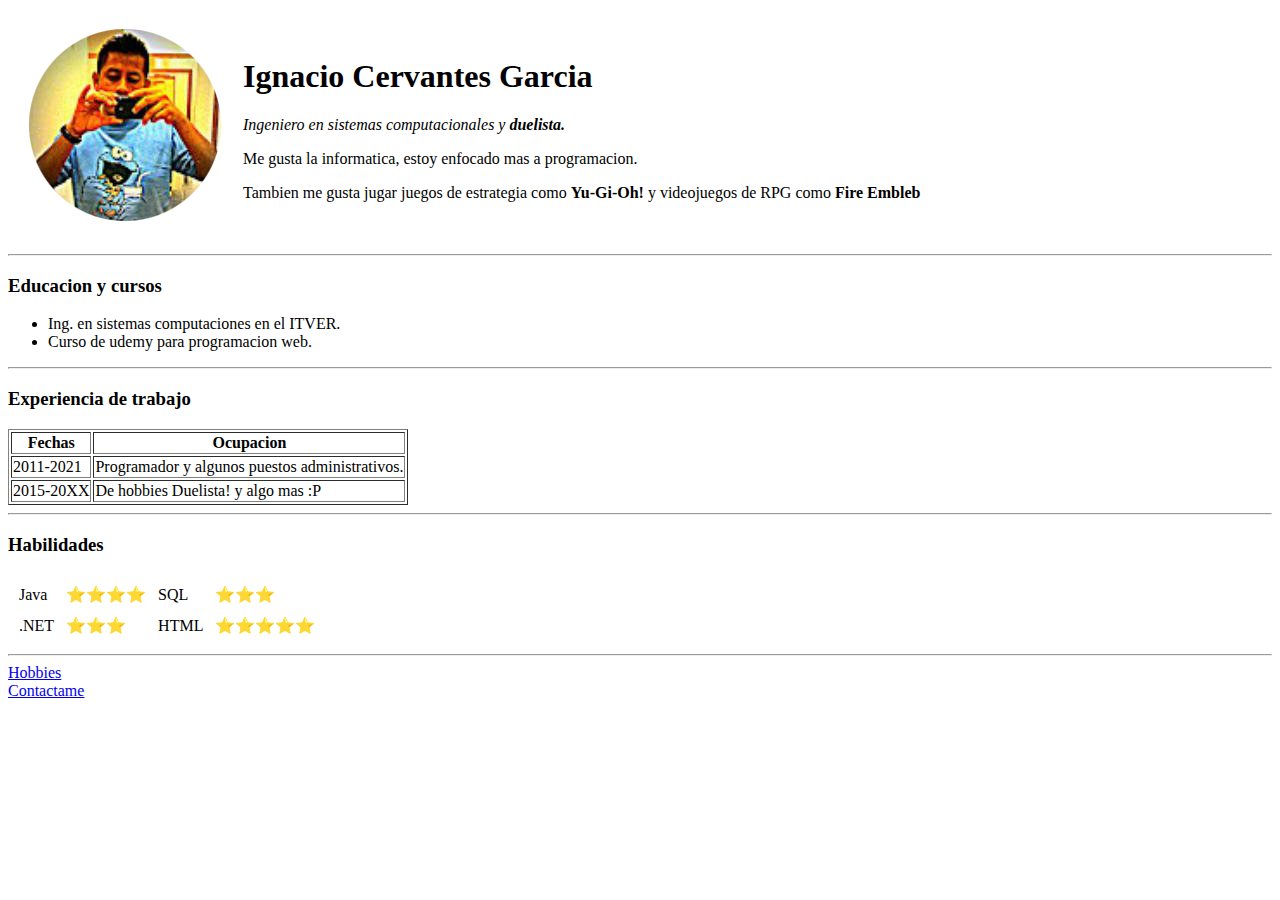
==== index.html @ 5a0afd12 "Add initial cv web files" ====
<!DOCTYPE html>
<html>
	<head>
	<meta charset="utf-8">
	<title>Sitio Personal de Ignacio Cervantes Garcia</title>
	</head>
	<body>
		<table cellspacing="20">
			<tr>
				<td>
						<img src="images/yopi.png" alt="Imagen de Ignacio">
				</td>
				<td>
					<h1>Ignacio Cervantes Garcia</h1>
					<p><i>Ingeniero en sistemas computacionales y <b>duelista.</b></i></p>
					<p>Me gusta la informatica, estoy enfocado mas a programacion.</p>
					<p>Tambien me gusta jugar juegos de estrategia como
					<b>Yu-Gi-Oh!</b> y videojuegos de RPG como <b>Fire Embleb</b>
					</p>
				</td>
			</tr>
		</table>
		<hr>
		<h3>Educacion y cursos</h3>
		<ul>
			<li>Ing. en sistemas computaciones en el ITVER.</li>
			<li>Curso de udemy para programacion web.</li>
		</ul>
		<hr>
		<h3>Experiencia de trabajo</h3>
		<table border=1>
			<thead>
				<tr>
					<th>Fechas</th>
					<th>Ocupacion</th>
				</tr>
			</thead>
			<tbody>
				<tr>
					<td>2011-2021</td>
					<td>Programador y algunos puestos administrativos.</td>
				</tr>
				<tr>
					<td>2015-20XX</td>
					<td>De hobbies Duelista! y algo mas :P</td>
				</tr>
			</tbody>
			<tfoot></tfoot>
		</table>
		<hr>
		<h3>Habilidades</h3>
		<table cellspacing="10">
				<tr>
						<td>Java</td>
						<td>⭐️⭐️⭐️⭐️</td>
						<td>SQL</td>
						<td>⭐️⭐️⭐️</td>
				</tr>
				<tr>
						<td>.NET</td>
						<td>⭐️⭐️⭐️</td>
						<td>HTML</td>
						<td>⭐️⭐️⭐️⭐️⭐️</td>
				</tr>
		</table>
		<hr>
		<a href="hobbies.html">Hobbies</a>
		<br>
		<a href="contact.html">Contactame</a>
	</body>
</html>
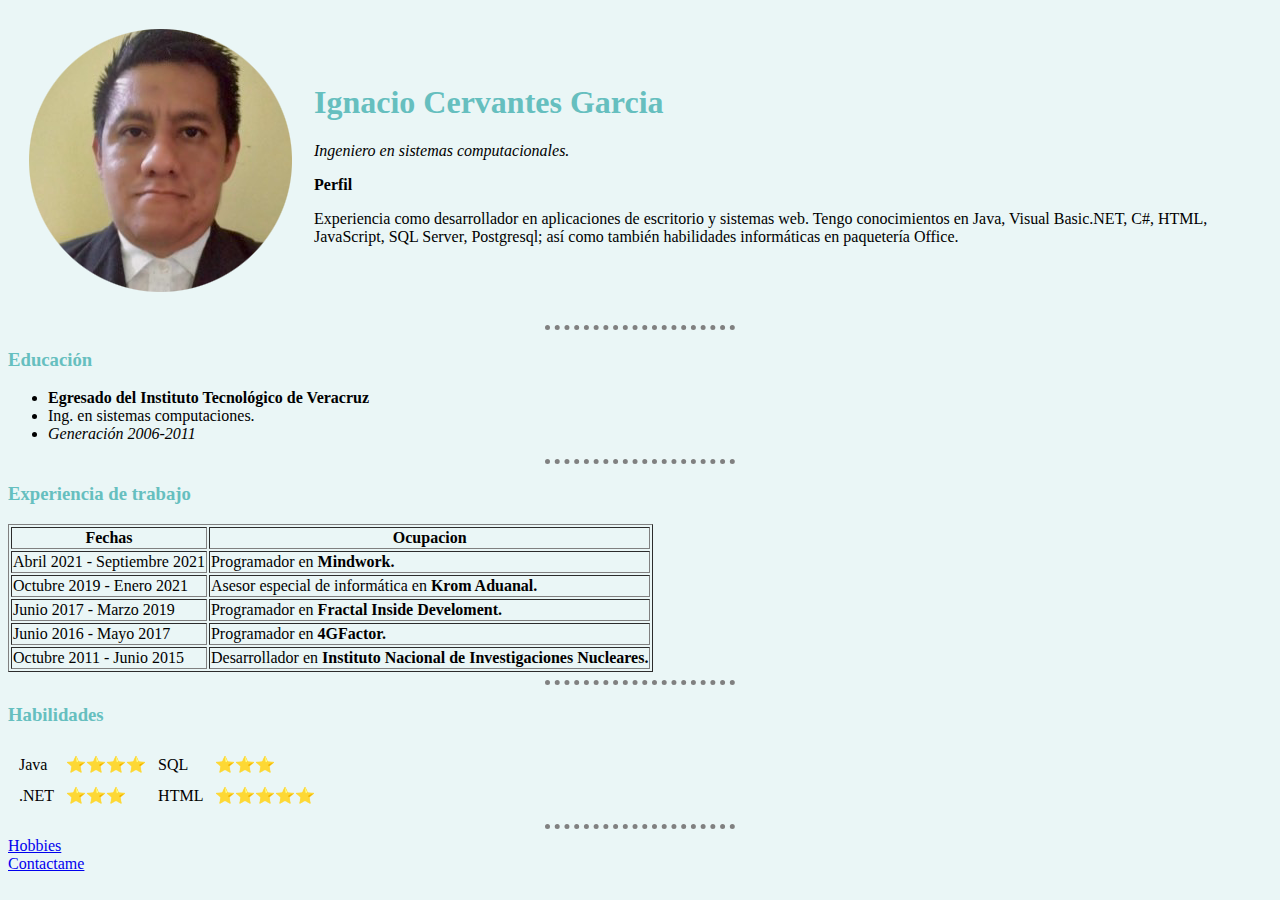
==== commit a8398b96: "Update CV files" ====
--- a/index.html
+++ b/index.html
@@ -1,71 +1,88 @@
 <!DOCTYPE html>
 <html>
-	<head>
+
+<head>
 	<meta charset="utf-8">
 	<title>Sitio Personal de Ignacio Cervantes Garcia</title>
-	</head>
-	<body>
-		<table cellspacing="20">
+	<link rel="stylesheet" href="css/styles.css">
+</head>
+
+<body>
+	<table cellspacing="20">
+		<tr>
+			<td>
+				<img src="images/selfiePro.png" alt="Imagen de Ignacio">
+			</td>
+			<td>
+				<h1>Ignacio Cervantes Garcia</h1>
+				<p><i>Ingeniero en sistemas computacionales.</i></p>
+				<p><b>Perfil</b></p>
+				<p>Experiencia como desarrollador en aplicaciones de escritorio y sistemas web. Tengo conocimientos en
+					Java, Visual Basic.NET, C#, HTML, JavaScript, SQL Server, Postgresql; así como también habilidades
+					informáticas en paquetería Office.</p>
+			</td>
+		</tr>
+	</table>
+	<hr>
+	<h3>Educación</h3>
+	<ul>
+		<li><b>Egresado del Instituto Tecnológico de Veracruz</b></li>
+		<li>Ing. en sistemas computaciones.</li>
+		<li><i>Generación 2006-2011</i></li>
+	</ul>
+	<hr>
+	<h3>Experiencia de trabajo</h3>
+	<table border=1>
+		<thead>
 			<tr>
-				<td>
-						<img src="images/yopi.png" alt="Imagen de Ignacio">
-				</td>
-				<td>
-					<h1>Ignacio Cervantes Garcia</h1>
-					<p><i>Ingeniero en sistemas computacionales y <b>duelista.</b></i></p>
-					<p>Me gusta la informatica, estoy enfocado mas a programacion.</p>
-					<p>Tambien me gusta jugar juegos de estrategia como
-					<b>Yu-Gi-Oh!</b> y videojuegos de RPG como <b>Fire Embleb</b>
-					</p>
-				</td>
+				<th>Fechas</th>
+				<th>Ocupacion</th>
 			</tr>
-		</table>
-		<hr>
-		<h3>Educacion y cursos</h3>
-		<ul>
-			<li>Ing. en sistemas computaciones en el ITVER.</li>
-			<li>Curso de udemy para programacion web.</li>
-		</ul>
-		<hr>
-		<h3>Experiencia de trabajo</h3>
-		<table border=1>
-			<thead>
-				<tr>
-					<th>Fechas</th>
-					<th>Ocupacion</th>
-				</tr>
-			</thead>
-			<tbody>
-				<tr>
-					<td>2011-2021</td>
-					<td>Programador y algunos puestos administrativos.</td>
-				</tr>
-				<tr>
-					<td>2015-20XX</td>
-					<td>De hobbies Duelista! y algo mas :P</td>
-				</tr>
-			</tbody>
-			<tfoot></tfoot>
-		</table>
-		<hr>
-		<h3>Habilidades</h3>
-		<table cellspacing="10">
-				<tr>
-						<td>Java</td>
-						<td>⭐️⭐️⭐️⭐️</td>
-						<td>SQL</td>
-						<td>⭐️⭐️⭐️</td>
-				</tr>
-				<tr>
-						<td>.NET</td>
-						<td>⭐️⭐️⭐️</td>
-						<td>HTML</td>
-						<td>⭐️⭐️⭐️⭐️⭐️</td>
-				</tr>
-		</table>
-		<hr>
-		<a href="hobbies.html">Hobbies</a>
-		<br>
-		<a href="contact.html">Contactame</a>
-	</body>
-</html>
+		</thead>
+		<tbody>
+			<tr>
+				<td>Abril 2021 - Septiembre 2021</td>
+				<td>Programador en <b>Mindwork.</b></td>
+			</tr>
+			<tr>
+				<td>Octubre 2019 - Enero 2021</td>
+				<td>Asesor especial de informática en <b>Krom Aduanal.</b></td>
+			</tr>
+			<tr>
+				<td>Junio 2017 - Marzo 2019</td>
+				<td>Programador en <b>Fractal Inside Develoment.</b></td>
+			</tr>
+			<tr>
+				<td>Junio 2016 - Mayo 2017</td>
+				<td>Programador en <b>4GFactor.</b></td>
+			</tr>
+			<tr>
+				<td>Octubre 2011 - Junio 2015</td>
+				<td>Desarrollador en <b>Instituto Nacional de Investigaciones Nucleares.</b></td>
+			</tr>
+		</tbody>
+		<tfoot></tfoot>
+	</table>
+	<hr>
+	<h3>Habilidades</h3>
+	<table cellspacing="10">
+		<tr>
+			<td>Java</td>
+			<td>⭐️⭐️⭐️⭐️</td>
+			<td>SQL</td>
+			<td>⭐️⭐️⭐️</td>
+		</tr>
+		<tr>
+			<td>.NET</td>
+			<td>⭐️⭐️⭐️</td>
+			<td>HTML</td>
+			<td>⭐️⭐️⭐️⭐️⭐️</td>
+		</tr>
+	</table>
+	<hr>
+	<a href="hobbies.html">Hobbies</a>
+	<br>
+	<a href="contact.html">Contactame</a>
+</body>
+
+</html>--- a/css/styles.css
+++ b/css/styles.css
@@ -0,0 +1,13 @@
+body{
+    background-color: #EAF6F6;
+}
+hr{
+    border-style: none;
+    border-top-style: dotted;
+    border-color: grey;
+    border-width: 5px;
+    width: 15%;
+}
+h1, h3{
+    color: #66BFBF;
+}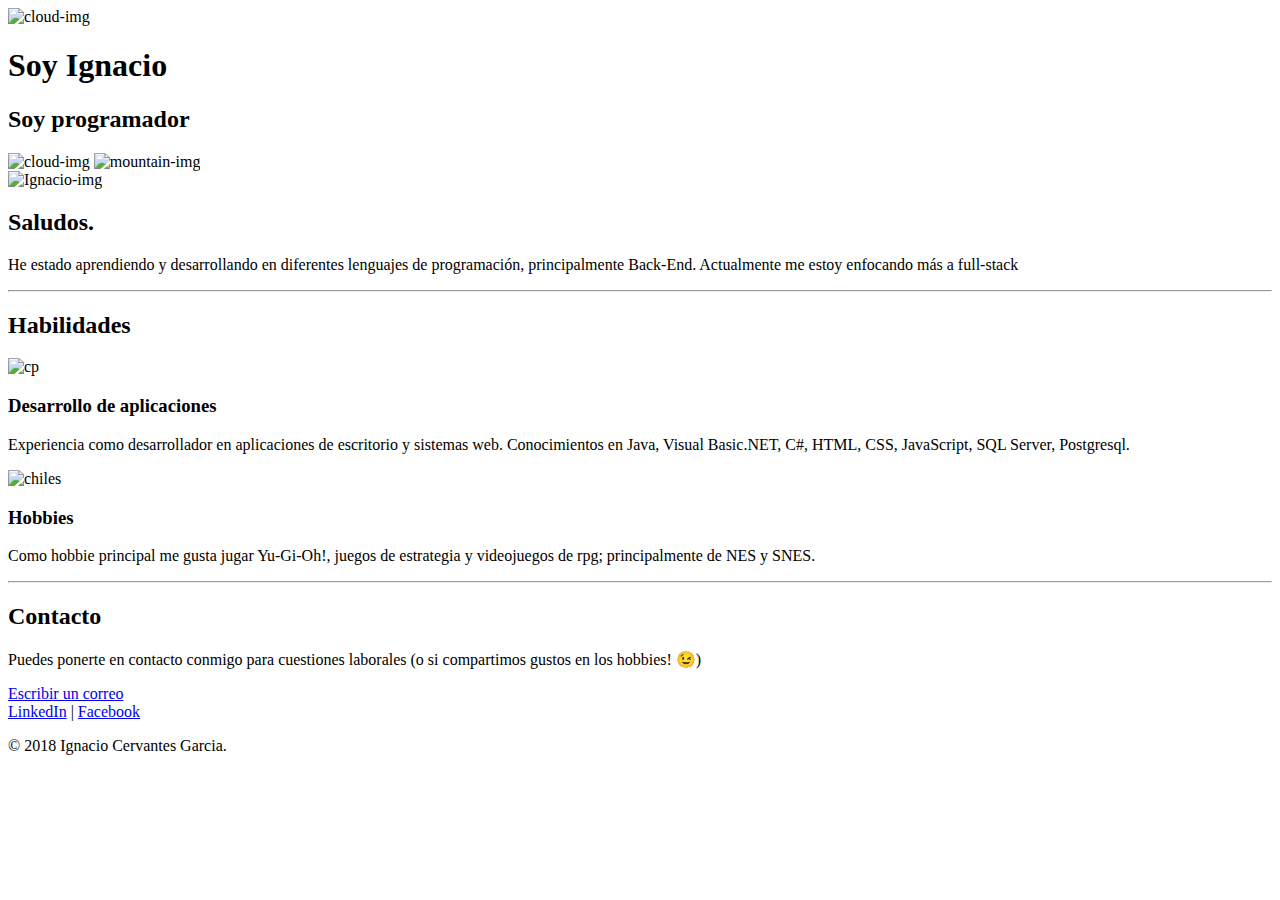
==== commit d51473b9: "Add files via upload" ====
--- a/index.html
+++ b/index.html
@@ -1,88 +1,62 @@
 <!DOCTYPE html>
-<html>
+<html lang="es-MX">
 
 <head>
 	<meta charset="utf-8">
-	<title>Sitio Personal de Ignacio Cervantes Garcia</title>
+	<meta name="description" content="CV de Ignacio Cervantes Garcia">
+	<meta name="keywords" content="CV, Programador, Veracruz, México, Ignacio">
+	<meta name="author" content="Ignacio Cervantes Garcia">	
+	<title>Ignacio Cervantes Garcia</title>
 	<link rel="stylesheet" href="css/styles.css">
+	<link rel="icon" href="favicon.ico">
+	<link href="https://fonts.googleapis.com/css?family=Merriweather|Montserrat|Sacramento" rel="stylesheet">
 </head>
 
 <body>
-	<table cellspacing="20">
-		<tr>
-			<td>
-				<img src="images/selfiePro.png" alt="Imagen de Ignacio">
-			</td>
-			<td>
-				<h1>Ignacio Cervantes Garcia</h1>
-				<p><i>Ingeniero en sistemas computacionales.</i></p>
-				<p><b>Perfil</b></p>
-				<p>Experiencia como desarrollador en aplicaciones de escritorio y sistemas web. Tengo conocimientos en
-					Java, Visual Basic.NET, C#, HTML, JavaScript, SQL Server, Postgresql; así como también habilidades
-					informáticas en paquetería Office.</p>
-			</td>
-		</tr>
-	</table>
-	<hr>
-	<h3>Educación</h3>
-	<ul>
-		<li><b>Egresado del Instituto Tecnológico de Veracruz</b></li>
-		<li>Ing. en sistemas computaciones.</li>
-		<li><i>Generación 2006-2011</i></li>
-	</ul>
-	<hr>
-	<h3>Experiencia de trabajo</h3>
-	<table border=1>
-		<thead>
-			<tr>
-				<th>Fechas</th>
-				<th>Ocupacion</th>
-			</tr>
-		</thead>
-		<tbody>
-			<tr>
-				<td>Abril 2021 - Septiembre 2021</td>
-				<td>Programador en <b>Mindwork.</b></td>
-			</tr>
-			<tr>
-				<td>Octubre 2019 - Enero 2021</td>
-				<td>Asesor especial de informática en <b>Krom Aduanal.</b></td>
-			</tr>
-			<tr>
-				<td>Junio 2017 - Marzo 2019</td>
-				<td>Programador en <b>Fractal Inside Develoment.</b></td>
-			</tr>
-			<tr>
-				<td>Junio 2016 - Mayo 2017</td>
-				<td>Programador en <b>4GFactor.</b></td>
-			</tr>
-			<tr>
-				<td>Octubre 2011 - Junio 2015</td>
-				<td>Desarrollador en <b>Instituto Nacional de Investigaciones Nucleares.</b></td>
-			</tr>
-		</tbody>
-		<tfoot></tfoot>
-	</table>
-	<hr>
-	<h3>Habilidades</h3>
-	<table cellspacing="10">
-		<tr>
-			<td>Java</td>
-			<td>⭐️⭐️⭐️⭐️</td>
-			<td>SQL</td>
-			<td>⭐️⭐️⭐️</td>
-		</tr>
-		<tr>
-			<td>.NET</td>
-			<td>⭐️⭐️⭐️</td>
-			<td>HTML</td>
-			<td>⭐️⭐️⭐️⭐️⭐️</td>
-		</tr>
-	</table>
-	<hr>
-	<a href="hobbies.html">Hobbies</a>
-	<br>
-	<a href="contact.html">Contactame</a>
+	<div class="top-container">
+		<img class="top-cloud" src="images/cloud.png" alt="cloud-img">
+		<h1>Soy Ignacio</h1>
+		<h2>Soy <span class="pro">pro</span>gramador</h2>
+		<img class="botton-cloud" src="images/cloud.png" alt="cloud-img">
+		<img src="images/mountain.png" alt="mountain-img">
+	</div>
+	<div class="middle-container">
+		<div class="profile">
+			<img src="images/selfiePro.png" alt="Ignacio-img">
+			<h2>Saludos.</h2>
+			<p class="intro">He estado aprendiendo y desarrollando en diferentes lenguajes de programación, principalmente Back-End.
+				Actualmente me estoy enfocando más a full-stack</p>
+		</div>
+		<hr>
+		<div class="skills">
+			<h2>Habilidades</h2>
+			<div class="skill-row">
+				<img class="skill-img1" src="images/computer.png" alt="cp">
+				<h3>Desarrollo de aplicaciones</h3>
+				<p class="skill1-text">
+					Experiencia como desarrollador en aplicaciones de escritorio y sistemas web.
+					Conocimientos en Java, Visual Basic.NET, C#, HTML, CSS, JavaScript, SQL Server, Postgresql.
+				</p>
+			</div>
+			<div class="skill-row">
+				<img class="skill-img2" src="images/chillies.png" alt="chiles">
+				<h3>Hobbies</h3>
+				<p class="skill2-text">Como hobbie principal me gusta jugar Yu-Gi-Oh!, juegos de estrategia y videojuegos de rpg; principalmente de NES y SNES.</p>
+			</div>
+		</div>
+		<hr>
+		<div class="contact-me">
+			<h2>Contacto</h2>			
+			<p class="contact-message">Puedes ponerte en contacto conmigo para cuestiones laborales (o si compartimos gustos en los hobbies! 😉)</p>
+			<a class="btn" href="mailto:name@email.com">Escribir un correo</a>
+		</div>
+	</div>
+	<div class="bottom-container">
+		<a class="footer-link" href="https://www.linkedin.com/in/ignacio-cervantes-garcia-b17860103">LinkedIn</a> |
+		<a class="footer-link" href="https://www.facebook.com/nachocg">Facebook</a>		
+		<p>© 2018 Ignacio Cervantes Garcia.</p>
+	</div>
+
 </body>
 
 </html>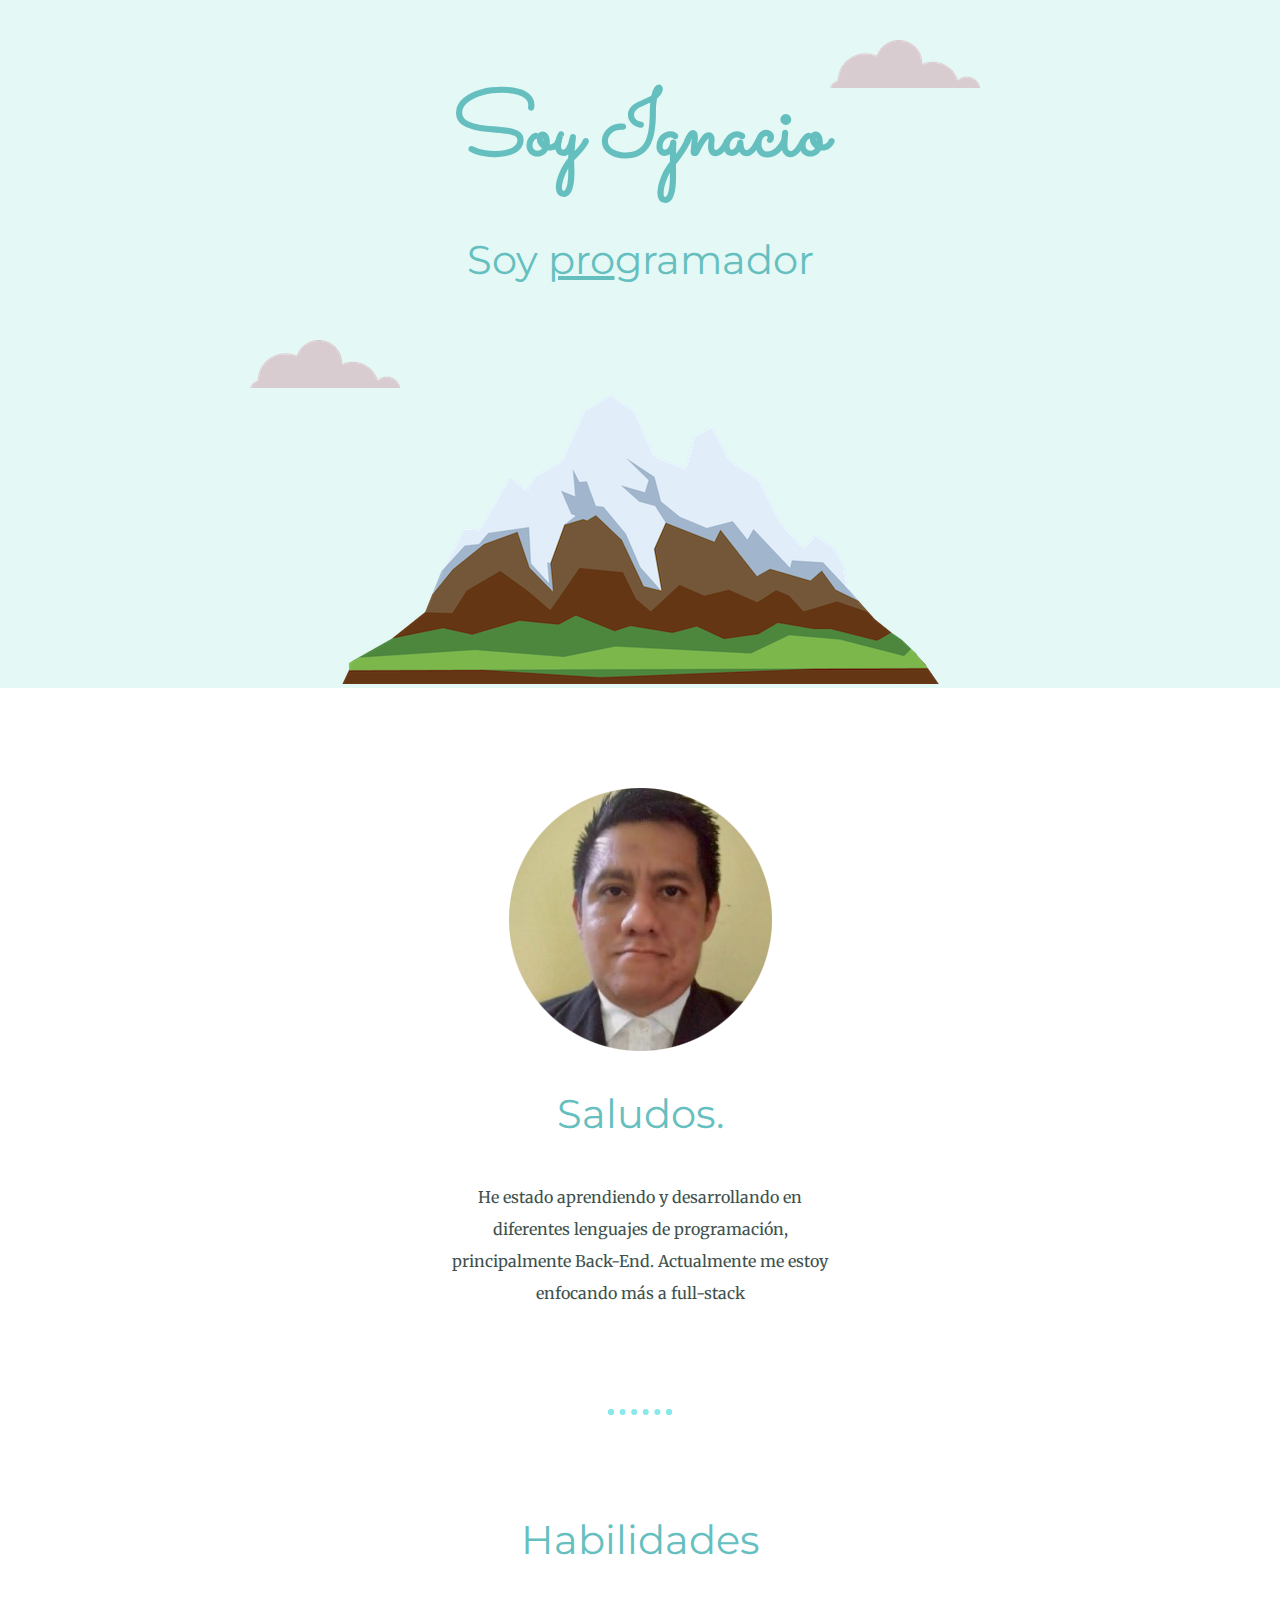
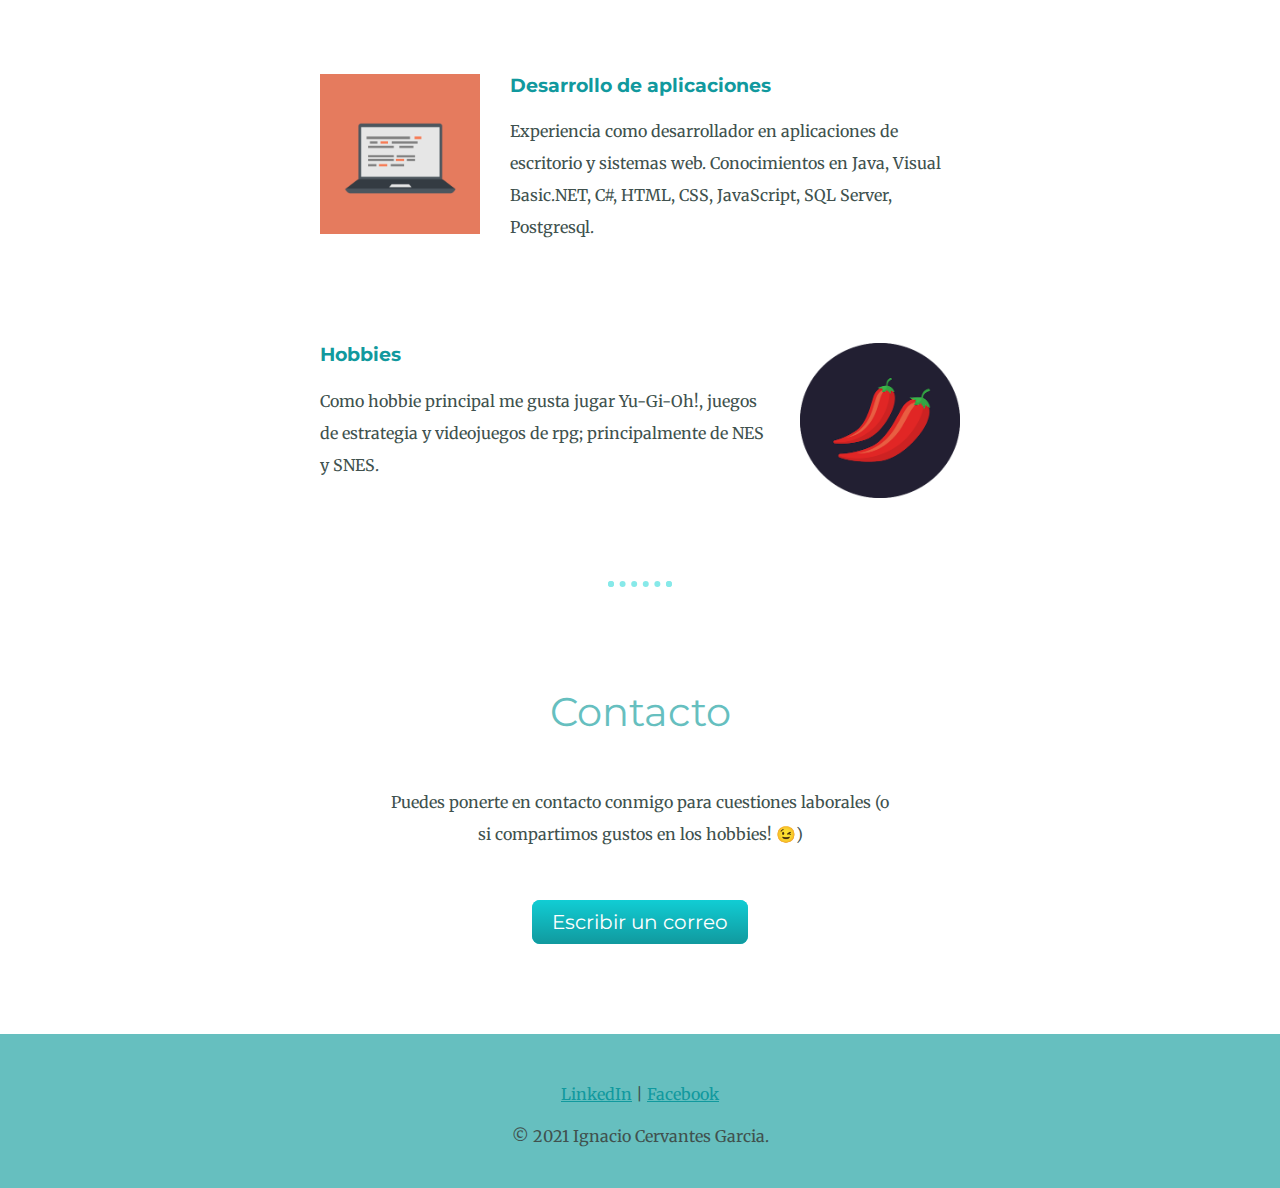
==== commit efb325a5: "Update index.html" ====
--- a/index.html
+++ b/index.html
@@ -48,15 +48,15 @@
 		<div class="contact-me">
 			<h2>Contacto</h2>			
 			<p class="contact-message">Puedes ponerte en contacto conmigo para cuestiones laborales (o si compartimos gustos en los hobbies! 😉)</p>
-			<a class="btn" href="mailto:name@email.com">Escribir un correo</a>
+			<a class="btn" href="mailto:cervantesgarciaignacio@gmail.com">Escribir un correo</a>
 		</div>
 	</div>
 	<div class="bottom-container">
 		<a class="footer-link" href="https://www.linkedin.com/in/ignacio-cervantes-garcia-b17860103">LinkedIn</a> |
 		<a class="footer-link" href="https://www.facebook.com/nachocg">Facebook</a>		
-		<p>© 2018 Ignacio Cervantes Garcia.</p>
+		<p>© 2021 Ignacio Cervantes Garcia.</p>
 	</div>
 
 </body>
 
-</html>+</html>
--- a/css/styles.css
+++ b/css/styles.css
@@ -0,0 +1,127 @@
+body{
+	color: #40514E;
+	margin: 0;
+	text-align: center;
+	font-family: 'Merriweather', serif;
+}
+
+h1{
+	color: #66BFBF;
+	font-size: 5.625rem;
+	margin: 50px auto 0 auto;
+	font-family: 'Sacramento', sans-serif;		
+}
+
+h2{	
+	color: #66BFBF;	
+	font-family: 'Montserrat', sans-serif;
+	font-size: 2.5rem;
+	font-weight: normal;
+	padding-bottom: 10px;
+}
+
+h3{	
+	color: #11999E;
+	font-family: 'Montserrat', sans-serif;
+}
+
+.top-container{
+	background-color: #E4F9F5;
+	position: relative;
+	padding-top: 20px;
+}
+
+a{
+	color: #11999E;
+}
+
+p{
+	line-height: 2;
+}
+
+hr{
+	border: dotted #87e9e9 6px;
+	border-bottom: none;
+	width: 4%;
+	margin: 100px auto;
+}
+
+.middle-container{
+	margin: 100px 0;
+}
+
+.bottom-container{
+	background-color: #66BFBF;
+	padding: 50px 0 20px;
+}
+
+.pro{
+	text-decoration: underline;
+}
+
+.top-cloud{
+	position: absolute;
+	right: 300px;
+	top:40px;
+}
+
+.botton-cloud{
+	position: absolute;	
+	left: 250px;
+	bottom: 300px;
+}
+
+.skill-row{
+	width: 50%;
+	margin: 100px auto 100px auto;
+	text-align: left;
+}
+
+.skill-img1{
+	width: 25%;
+	float: left;
+	margin-right: 30px;
+}
+
+.skill-img2{
+	width: 25%;
+	float: right;
+	margin-left: 30px;
+}
+
+.intro{
+	width: 30%;	
+	margin: auto;
+}
+
+.contact-message{
+	width: 40%;
+	margin: 40px auto 60px;
+}
+
+.btn {
+	background: #11CDD4;
+	background-image: -webkit-linear-gradient(top, #11CDD4, #11999E);
+	background-image: -moz-linear-gradient(top, #11CDD4, #11999E);
+	background-image: -ms-linear-gradient(top, #11CDD4, #11999E);
+	background-image: -o-linear-gradient(top, #11CDD4, #11999E);
+	background-image: linear-gradient(to bottom, #11CDD4, #11999E);
+	-webkit-border-radius: 8;
+	-moz-border-radius: 8;
+	border-radius: 8px;
+	font-family: 'Montserrat', sans-serif;
+	color: #ffffff;
+	font-size: 20px;
+	padding: 10px 20px 10px 20px;
+	text-decoration: none;
+  }
+  
+  .btn:hover {
+	background: #30E3CB;
+	background-image: -webkit-linear-gradient(top, #30E3CB, #2BC4AD);
+	background-image: -moz-linear-gradient(top, #30E3CB, #2BC4AD);
+	background-image: -ms-linear-gradient(top, #30E3CB, #2BC4AD);
+	background-image: -o-linear-gradient(top, #30E3CB, #2BC4AD);
+	background-image: linear-gradient(to bottom, #30E3CB, #2BC4AD);
+	text-decoration: none;
+  }
